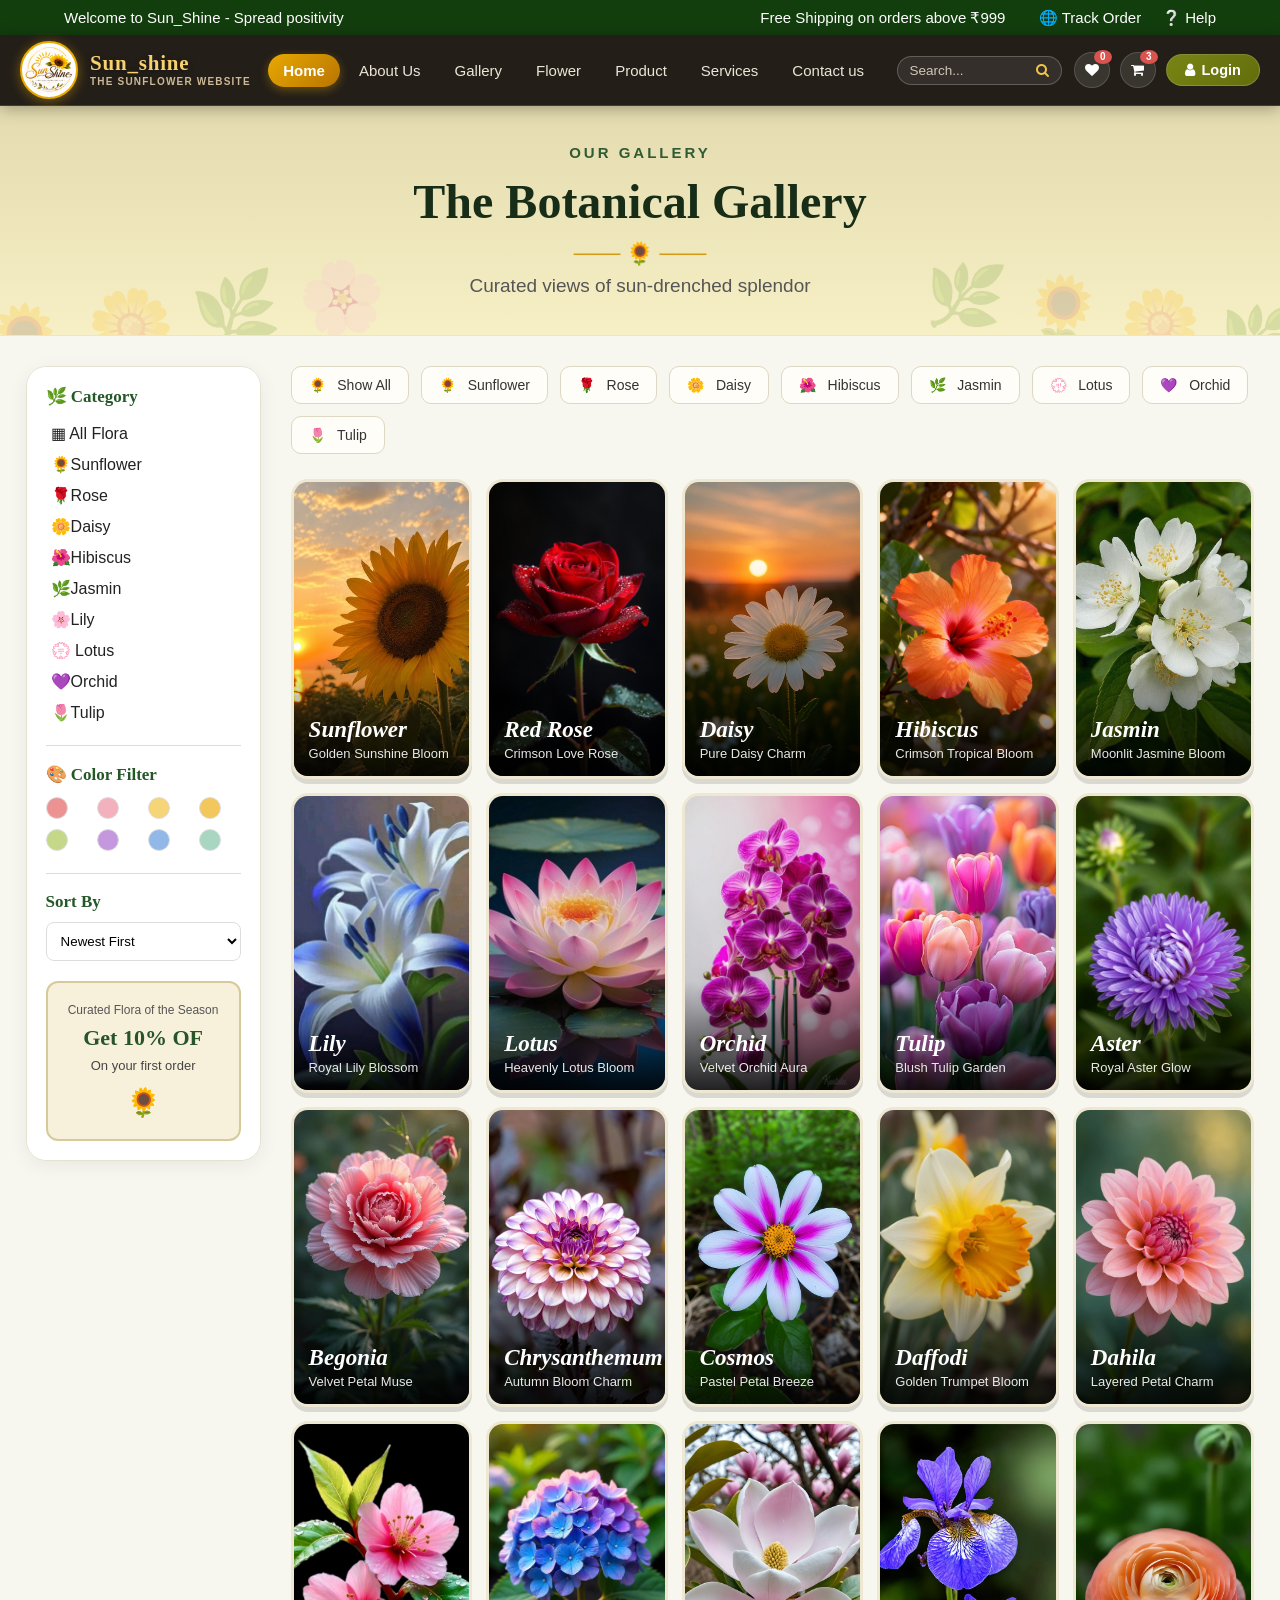
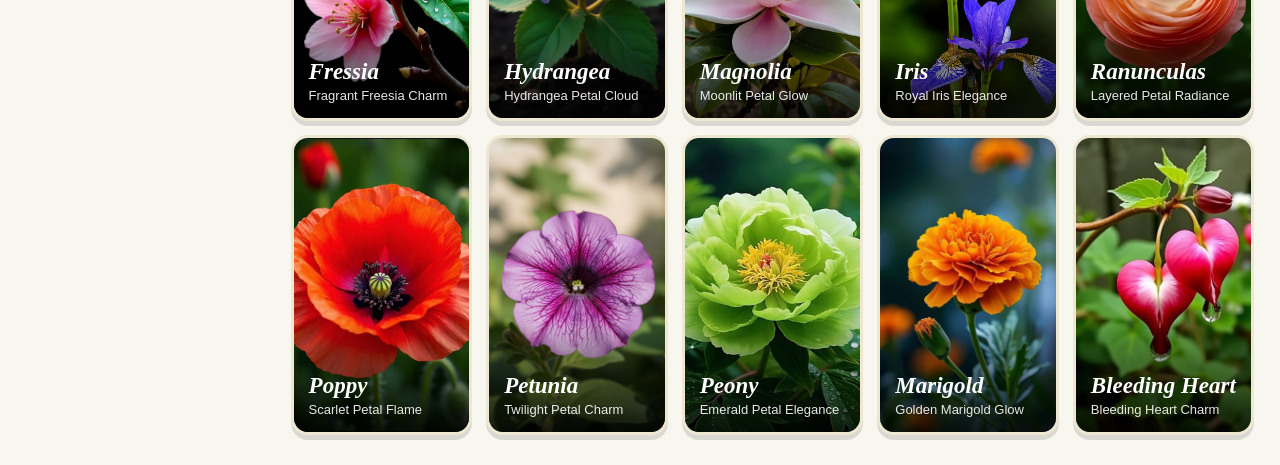
==== Front-end/flower-section/flower.html @ 7eea5802 "flower/navbar improvement" ====
<!DOCTYPE html>
<html lang="en">
<head>
    <meta charset="UTF-8">
    <meta name="viewport" content="width=device-width, initial-scale=1.0">
    <title>Flower-section</title>
    <link rel="stylesheet" href="https://cdnjs.cloudflare.com/ajax/libs/font-awesome/4.7.0/css/font-awesome.min.css">
    <link rel="stylesheet" href="flower.css"/>

</head>
<body>
    <div id="topBar">
        <div>
            Welcome to Sun_Shine - Spread positivity
        </div>

        <div id="topRight">
            Free Shipping on orders above ₹999 &nbsp;&nbsp;&nbsp;&nbsp;&nbsp;&nbsp;
            🌐 Track Order
            &nbsp;&nbsp;&nbsp;
            ❔ Help
        </div>
    </div>

    <header class="navbar" id="mainNavbar">
        <div class="navContainer">

            <a href="#homePage" class="navLogo" title="Sun_shine">
                <div id="logoBadge">
                    <img src="../image/sun_shineLogo.png" alt="Sun_shine Logo"/>
                </div>

                <div class="logoBrandText">
                    <span id="logoTitle">Sun_shine</span>
                    <span id="subTitle">The sunflower website</span>
                </div>
            </a>

            <div class="links">
                <a href="../index.html" id="home" class="active">Home</a>
                <a href="../index.html#aboutSection" id="about">About Us</a>
                <a href="../index.html#gallerySection" id="gallery">Gallery</a>
                <a href="../flower-section/flower.html" id="flower" target="_self">Flower</a>
                <a href="../product-section/product.html" id="product" target="_blank">Product</a>
                <a href="../index.html#serviceSection" id="services">Services</a>
                <a href="../index.html#contactSection" id="contact">Contact us</a>
            </div>

            <div class="navActions">
                <div class="searchButton">
                    
                    <div id="search">
                            <input type="text" name="search" placeholder="Search..."> 
                            <i class="fa fa-search" title="Search"></i>
                    </div>
                </div>

                <div class="buttons">
                    <a class="notification" id="wishlist" title="Wishlist" href="#wishlist">
                        <i class="fa fa-heart"></i>
                        <span class="badge">0</span>
                    </a>
                    
                    <a class="notification" title="View Cart">
                        <i class="fa fa-shopping-cart"></i>
                        <span class="badge">3</span>
                    </a>

                    <a id="login" href="../login/login.html" title="Login">
                        <i class="fa fa-user"></i> 
                        <span>Login</span>
                    </a>
                </div>
            </div>
        </div>
    </header>

    <section id="heading">
        <div id="content">
            <span id="title">OUR GALLERY</span>

            <h1>The Botanical Gallery</h1>

            <div class="sunIcon"> ─── 🌻 ───</div>

            <p>Curated views of sun-drenched splendor</p>
        </div>
    </section>
    
    <main id="flowerPage">
        <aside id="sideBar">
            <h3> 🌿 Category</h3>

            <div class="sideItem allCategory">
                <span> ▦ All Flora</span>
            </div>

            <div class="sideItem">
                <span>🌻Sunflower</span>
            </div>

            <div class="sideItem">
                <span>🌹Rose</span>
            </div>

            <div class="sideItem">
                <span>🌼Daisy</span>
            </div>

            <div class="sideItem">
                <span>🌺Hibiscus</span>
            </div>

            <div class="sideItem">
                <span> 🌿Jasmin</span>
            </div>

            <div class="sideItem">
                <span>🌸Lily</span>
            </div>

            <div class="sideItem">
                <span> 💮 Lotus</span>
            </div>

            <div class="sideItem">
                <span>💜Orchid</span>
            </div>

            <div class="sideItem">
                <span> 🌷Tulip</span>
            </div>

            <div id="filterBox">
                <h3>🎨 Color Filter</h3>

                <div class="colorFilter">
                    <span class="color pink"></span>
                    <span class="color babyPink"></span>
                    <span class="color yellow"></span>
                    <span class="color orange"></span>
                    <span class="color green"></span>
                    <span class="color purple"></span>
                    <span class="color blue"></span>
                    <span class="color mint"></span>
                </div>
            </div>

            <div id="sortBox">
                <h3>Sort By</h3>

                <select>
                    <option>Newest First</option>
                    <option>Oldest First</option>
                    <option>A - Z</option>
                    <option>Z - A</option>
                </select>
            </div>

            <div id="offerBox">
                <p>Curated Flora of the Season</p>

                <h2>Get 10% OF</h2>

                <span>On your first order</span>

                <div class="offerFlower">
                    🌻
                </div>

            </div>
        </aside>

        <section class="flowerContent">
            <div id="categoryBtn">
                <button class="category active">
                    🌻 &nbsp; Show All
                </button>

                <button class="category">
                    🌻 &nbsp; Sunflower
                </button>

                <button class="category">
                    🌹 &nbsp; Rose
                </button>

                <button class="category">
                    🌼 &nbsp; Daisy
                </button>

                <button class="category">
                    🌺 &nbsp; Hibiscus
                </button>

                <button class="category">
                    🌿 &nbsp; Jasmin
                </button>

                <button class="category">
                    💮 &nbsp; Lotus
                </button>

                <button class="category">
                    💜 &nbsp; Orchid
                </button>

                <button class="category">
                    🌷 &nbsp; Tulip
                </button>
            </div>

            <div class="flowerGrid">

                 <div class="flowerCard">
                    <img src="../flower-img/sunflower1.jpg" alt="Sunflower">

                    <div class="imageOverlay">

                        <h2>Sunflower</h2>
                        <p>Golden Sunshine Bloom</p>

                    </div>

                    <button class="zoomBtn">
                        🔍
                    </button>

                </div>

                <div class="flowerCard">
                    <img src="../flower-img/rose1.jpg" alt="red rose">

                    <div class="imageOverlay">

                        <h2>Red Rose</h2>
                        <p>Crimson Love Rose</p>

                    </div>

                    <button class="zoomBtn">
                        🔍
                    </button>
                    
                </div>

                <div class="flowerCard">
                    <img src="../flower-img/daisy8.jpg" alt="Daisy">

                    <div class="imageOverlay">

                        <h2>Daisy</h2>
                        <p>Pure Daisy Charm</p>

                    </div>

                    <button class="zoomBtn">
                        🔍
                    </button>
                    
                </div>

                <div class="flowerCard">
                    <img src="../flower-img/hibiscus2.jpg" alt="hibiscus">

                    <div class="imageOverlay">

                        <h2>Hibiscus</h2>
                        <p>Crimson Tropical Bloom</p>

                    </div>

                    <button class="zoomBtn">
                        🔍
                    </button>
                    
                </div>

                <div class="flowerCard">
                    <img src="../flower-img/jasmin4.jpg" alt="jasmine">

                    <div class="imageOverlay">

                        <h2>Jasmin</h2>
                        <p>Moonlit Jasmine Bloom</p>

                    </div>

                    <button class="zoomBtn">
                        🔍
                    </button>
                    
                </div>

                <div class="flowerCard">
                    <img src="../flower-img/lily3.jpg" alt="lily">

                    <div class="imageOverlay">

                        <h2>Lily</h2>
                        <p>Royal Lily Blossom</p>

                    </div>

                    <button class="zoomBtn">
                        🔍
                    </button>
                    
                </div>

                <div class="flowerCard">
                    <img src="../flower-img/lotus1.jpg" alt="lotus">

                    <div class="imageOverlay">

                        <h2>Lotus</h2>
                        <p>Heavenly Lotus Bloom</p>

                    </div>

                    <button class="zoomBtn">
                        🔍
                    </button>
                    
                </div>

                <div class="flowerCard">
                    <img src="../flower-img/orchid1.jpg" alt="orchid">

                    <div class="imageOverlay">

                        <h2>Orchid</h2>
                        <p>Velvet Orchid Aura</p>

                    </div>

                    <button class="zoomBtn">
                        🔍
                    </button>
                    
                </div>

                <div class="flowerCard">
                    <img src="../flower-img/tulip3.jpg" alt="tulip">

                    <div class="imageOverlay">

                        <h2>Tulip</h2>
                        <p>Blush Tulip Garden</p>

                    </div>

                    <button class="zoomBtn">
                        🔍
                    </button>
                    
                </div>

                <div class="flowerCard">
                    <img src="../flower-img/aster1.jpg" alt="aster">

                    <div class="imageOverlay">

                        <h2>Aster</h2>
                        <p>Royal Aster Glow</p>

                    </div>

                    <button class="zoomBtn">
                        🔍
                    </button>
                    
                </div>

                <div class="flowerCard">
                    <img src="../flower-img/begonia3.jpg" alt="begonia">

                    <div class="imageOverlay">

                        <h2>Begonia</h2>
                        <p>Velvet Petal Muse</p>

                    </div>

                    <button class="zoomBtn">
                        🔍
                    </button>
                    
                </div>

                <div class="flowerCard">
                    <img src="../flower-img/chrysanthemum3.jpg" alt="chrysanthemum">

                    <div class="imageOverlay">

                        <h2>Chrysanthemum</h2>
                        <p>Autumn Bloom Charm</p>

                    </div>

                    <button class="zoomBtn">
                        🔍
                    </button>
                    
                </div>

                <div class="flowerCard">
                    <img src="../flower-img/cosmos4.jpg" alt="cosmos">

                    <div class="imageOverlay">

                        <h2>Cosmos</h2>
                        <p>Pastel Petal Breeze</p>

                    </div>

                    <button class="zoomBtn">
                        🔍
                    </button>
                    
                </div>

                <div class="flowerCard">
                    <img src="../flower-img/daffodi1.jpg" alt="daffodi">

                    <div class="imageOverlay">

                        <h2>Daffodi</h2>
                        <p>Golden Trumpet Bloom</p>

                    </div>

                    <button class="zoomBtn">
                        🔍
                    </button>
                    
                </div>

                <div class="flowerCard">
                    <img src="../flower-img/dahila1.jpg" alt="dahila">

                    <div class="imageOverlay">

                        <h2>Dahila</h2>
                        <p>Layered Petal Charm</p>

                    </div>

                    <button class="zoomBtn">
                        🔍
                    </button>
                    
                </div>

                <div class="flowerCard">
                    <img src="../flower-img/fressia4.jpg" alt="fressia">

                    <div class="imageOverlay">

                        <h2>Fressia</h2>
                        <p>Fragrant Freesia Charm</p>

                    </div>

                    <button class="zoomBtn">
                        🔍
                    </button>
                    
                </div>

                <div class="flowerCard">
                    <img src="../flower-img/hydrangea1.jpg" alt="hydrangea">

                    <div class="imageOverlay">

                        <h2>Hydrangea</h2>
                        <p>Hydrangea Petal Cloud</p>

                    </div>

                    <button class="zoomBtn">
                        🔍
                    </button>
                    
                </div>

                <div class="flowerCard">
                    <img src="../flower-img/magnolia1.jpg" alt="magnolia">

                    <div class="imageOverlay">

                        <h2>Magnolia</h2>
                        <p>Moonlit Petal Glow</p>

                    </div>

                    <button class="zoomBtn">
                        🔍
                    </button>
                    
                </div>

                <div class="flowerCard">
                    <img src="../flower-img/iris1.jpg" alt="iris">

                    <div class="imageOverlay">

                        <h2>Iris</h2>
                        <p>Royal Iris Elegance</p>

                    </div>

                    <button class="zoomBtn">
                        🔍
                    </button>
                    
                </div>

                <div class="flowerCard">
                    <img src="../flower-img/ranunculas2.jpg" alt="ranunculas">

                    <div class="imageOverlay">

                        <h2>Ranunculas</h2>
                        <p>Layered Petal Radiance</p>

                    </div>

                    <button class="zoomBtn">
                        🔍
                    </button>
                    
                </div>

                <div class="flowerCard">
                    <img src="../flower-img/poppy1.jpg" alt="poppy">

                    <div class="imageOverlay">

                        <h2>Poppy</h2>
                        <p>Scarlet Petal Flame</p>

                    </div>

                    <button class="zoomBtn">
                        🔍
                    </button>
                    
                </div>

                <div class="flowerCard">
                    <img src="../flower-img/petunia2.jpg" alt="petunia">

                    <div class="imageOverlay">

                        <h2>Petunia</h2>
                        <p>Twilight Petal Charm</p>

                    </div>

                    <button class="zoomBtn">
                        🔍
                    </button>
                    
                </div>

                <div class="flowerCard">
                    <img src="../flower-img/peony5.jpg" alt="peony">

                    <div class="imageOverlay">

                        <h2>Peony</h2>
                        <p>Emerald Petal Elegance</p>

                    </div>

                    <button class="zoomBtn">
                        🔍
                    </button>
                    
                </div>

                <div class="flowerCard">
                    <img src="../flower-img/marigold1.jpg" alt="marigold">

                    <div class="imageOverlay">

                        <h2>Marigold</h2>
                        <p>Golden Marigold Glow</p>

                    </div>

                    <button class="zoomBtn">
                        🔍
                    </button>
                    
                </div>

                <div class="flowerCard">
                    <img src="../flower-img/bleeding_heart1.jpg" alt="bleeding_heart">

                    <div class="imageOverlay">

                        <h2>Bleeding Heart</h2>
                        <p>Bleeding Heart Charm</p>

                    </div>

                    <button class="zoomBtn">
                        🔍
                    </button>
                    
                </div>
            </div>

        </section>
    </main>
</body>
</html>
---- Front-end/flower-section/flower.css ----
* {
  margin: 0;
  padding: 0;
  box-sizing: border-box;
}

body {
  font-family: Arial, Helvetica, sans-serif;
  background: #f8f7ef;
  color: #173d1c;
}

#topBar {
  height: 35px;
  background-color: #123d0d;
  color: white;
  display: flex;
  align-items: center;
  justify-content: space-between;
  padding: 0 5%;
  font-size: 15px;
}

#heading {
  min-height: 230px;
  display: flex;
  align-items: center;
  justify-content: center;
  text-align: center;
  background: linear-gradient(rgba(225, 216, 167, 0.88), rgba(247, 238, 191, 0.88));
  border-bottom: 1px solid #eee5c9;
  position: relative;
  overflow: hidden;
}

#heading::before {
  content: "🌻 🌼 🌿 🌸";
  position: absolute;
  left: -20px;
  bottom: -25px;
  font-size: 70px;
  opacity: 0.20;
  transform: rotate(-8deg);
}

#heading::after {
  content: "🌿 🌻 🌼 🌿";
  position: absolute;
  right: -20px;
  bottom: -20px;
  font-size: 65px;
  opacity: 0.20;
  transform: rotate(8deg);
}

#content {
  position: relative;
  z-index: 2;
}

#title {
  font-size: 15px;
  font-weight: bold;
  letter-spacing: 3px;
  color: #315b32;
}

#content h1 {
  font-family: Georgia, "Times New Roman", serif;
  font-size: 48px;
  margin: 12px 0;
  color: #172d17;
}

.sunIcon {
  font-size: 22px;
  margin: 5px 0;
  color: #d39b16;
}

#content p {
  font-size: 19px;
  color: #555;
  margin-top: 8px;
}

#flowerPage {
  width: 96%;
  max-width: 1500px;
  margin: 0 auto;
  padding: 30px 0;
  display: grid;
  grid-template-columns: 235px 1fr;
  gap: 30px;
  align-items: start;
}

.navbar {
  position: sticky;
  top: 0;
  width: 100%;
  z-index: 9999;
  background: rgba(24, 18, 12, 0.95);
  border-bottom: 1px solid rgba(232, 169, 0, 0.22);
  box-shadow: 0 3px 15px rgba(0, 0, 0, 0.3);
  margin: 0;
  padding: 0;
  transition: all 0.3s ease;
  backdrop-filter: blur(14px);
  -webkit-backdrop-filter: blur(14px);
}

.navContainer {
  max-width: 1450px;
  height: 70px;
  margin: 0 auto;
  padding: 0 20px;
  display: flex;
  align-items: center;
  justify-content: space-between;
  gap: 16px;
  box-sizing: border-box;
}

.navLogo {
  display: flex;
  align-items: center;
  gap: 12px;
  text-decoration: none;
  flex-shrink: 0;
  line-height: 1;
}

#logoBadge {
  width: 58px;
  height: 58px;
  min-width: 58px;
  min-height: 58px;
  border-radius: 50%;
  padding: 2px;
  background: #ffffff;
  border: 2px solid #e8a900;
  box-shadow: 0 2px 12px rgba(232, 169, 0, 0.45);
  display: flex;
  align-items: center;
  justify-content: center;
  overflow: hidden;
  transition: transform 0.3s cubic-bezier(0.4, 0, 0.2, 1), box-shadow 0.3s ease;
}


#logoBadge img {
  width: 100%;
  height: 100%;
  max-width: 100%;
  max-height: 100%;
  border-radius: 50%;
  object-fit: contain;
  display: block;
  border: none;
  box-shadow: none;
}

.logoBrandText {
  display: flex;
  flex-direction: column;
  gap: 3px;
  line-height: 1;
}

#logoTitle {
  font-family: Georgia, 'Times New Roman', serif;
  font-size: 21px;
  font-weight: 700;
  color: #f7d070;
  letter-spacing: 0.8px;
  line-height: 1;
  margin: 0;
  padding: 0;
  text-shadow: 0 2px 6px rgba(0, 0, 0, 0.4);
}

#subTitle {
  font-family: 'Segoe UI', Tahoma, Geneva, Verdana, sans-serif;
  font-size: 10px;
  font-weight: 600;
  letter-spacing: 1.2px;
  text-transform: uppercase;
  color: #dfcaa4;
  opacity: 0.9;
  line-height: 1;
}

.links {
  display: flex;
  align-items: center;
  gap: 4px;
  flex-shrink: 1;
  line-height: 1;
  margin: 0;
  padding: 0;
}

.links a {
  display: inline-flex;
  align-items: center;
  justify-content: center;
  color: #ede5d8;
  text-decoration: none;
  font-size: 15px;
  font-weight: 500;
  line-height: 1;
  padding: 9px 15px;
  border-radius: 20px;
  transition: all 0.25s ease;
  white-space: nowrap;
  margin: 0;
}

.links a:hover {
  color: #f5c542;
  background: rgba(232, 169, 0, 0.12);
}

.links a.active {
  background: linear-gradient(135deg, #e8a900 0%, #b87400 100%);
  color: #ffffff !important;
  font-weight: 600;
  box-shadow: 0 3px 10px rgba(232, 169, 0, 0.35);
}

.links a.active:hover {
  background: linear-gradient(135deg, #f5c542 0%, #d48b04 100%);
  color: #ffffff !important;
}

.navActions {
  display: flex;
  align-items: center;
  gap: 12px;
  flex-shrink: 0;
  line-height: 1;
}

.searchButton {
  display: flex;
  align-items: center;
  margin: 0;
  padding: 0;
  line-height: 1;
}

#search {
  display: flex;
  align-items: center;
  padding: 6px 12px;
  background: rgba(255, 255, 255, 0.08);
  border: 1px solid rgba(255, 255, 255, 0.22);
  border-radius: 20px;
  line-height: 1;
  transition: all 0.3s ease;
}

#search:focus-within {
  background: rgba(255, 255, 255, 0.18);
  border-color: #f5c542;
  box-shadow: 0 0 10px rgba(245, 197, 66, 0.3);
}

#search input {
  background: transparent;
  border: none;
  outline: none;
  color: white;
  font-size: 13.5px;
  line-height: 1;
  width: 120px;
  transition: width 0.3s ease;
  padding: 0;
  margin: 0 ;
}

#search input:focus {
  width: 160px;
}

#search input::placeholder {
  color: #d1c7ba;
}

#search i {
  color: #f5c542;
  font-size: 14px;
  cursor: pointer;
  margin-left: 6px;
  line-height: 1;
}

.navbar .buttons {
  display: flex;
  align-items: center;
  gap: 10px;
  line-height: 1;
}

.notification {
  background: rgba(255, 255, 255, 0.1);
  color: white;
  text-decoration: none;
  width: 36px;
  height: 36px;
  position: relative;
  display: flex;
  align-items: center;
  justify-content: center;
  border-radius: 50%;
  border: 1px solid rgba(255, 255, 255, 0.15);
  transition: all 0.25s ease;
  font-size: 14px;
  line-height: 1;
}

.notification:hover {
  background: #e8a900;
  color: #241c12;
  border-color: #e8a900;
  transform: translateY(-2px);
  box-shadow: 0 4px 12px rgba(232, 169, 0, 0.35);
}

.notification .badge {
  position: absolute;
  top: -3px;
  right: -3px;
  padding: 2px 6px;
  border-radius: 50%;
  background: #d9534f;
  color: white;
  font-size: 10px;
  font-weight: 700;
  line-height: 1;
  box-shadow: 0 2px 5px rgba(0, 0, 0, 0.03);
}

.navbar a#login {
  background: linear-gradient(135deg, #788514 0%, #636e0c 100%);
  color: #ffffff;
  padding: 8px 18px;
  border-radius: 20px;
  font-size: 14.5px;
  font-weight: 600;
  line-height: 1;
  display: inline-flex;
  align-items: center;
  justify-content: center;
  gap: 7px;
  text-decoration: none;
  transition: all 0.25s ease;
  border: 1px solid rgba(255, 255, 255, 0.15);
}

.navbar a#login:hover {
  background: linear-gradient(135deg, #e8a900 0%, #d48b04 100%);
  transform: translateY(-2px);
  box-shadow: 0 4px 14px rgba(232, 169, 0, 0.4);
}

#sideBar {
  background: rgba(255, 255, 255, 0.95);
  border: 1px solid #e5e2d4;
  border-radius: 20px;
  padding: 19px;
  box-shadow: 0 5px 20px rgba(0, 0, 0, 0.06);
  position: sticky;
  top: 20px;
}

#sideBar h3 {
  font-family: Georgia, 'Times New Roman', Times, serif;
  font-size: 17px;
  margin-bottom: 12px;
  color: #245827;
}

.sideItem {
  width: 100%;
  display: block;
  text-align: left;
  border: none;
  background: transparent;
  padding: 5px 5px;
  margin: 2px 0;
  border-radius: 9px;
  cursor: pointer;
  font-size: 16px;
  color: #222;
  transition: 0.3s;
}

.sideItem:hover {
   background: #f1efd9;
   transform: translateX(4px);
}

.sideItem.active {
  background: #eeeac9;
  color: #173d1c;
  font-weight: bold;
}

#filterBox {
  margin-top: 18px;
  padding-top: 18px;
  border-top: 1px solid #ddd;
}

.colorFilter {
  display: grid;
  grid-template-columns: repeat(4, 1fr);
  gap: 10px;
  margin-top: 12px;
}

.color {
  width: 22px;
  height: 22px;
  border-radius: 50%;
  border: 1px solid #ddd;
  cursor: pointer;
  transition: 0.3s;
}

.color:hover {
  transform: scale(1.25);
}

.pink {
    background: #ed9292;
}

.babyPink {
    background: #f3b0bd;
}

.yellow {
    background: #f6d579;
}

.orange {
    background: #f2c75c;
}

.green {
    background: #c5d88a;
}

.purple {
    background: #c497df;
}

.blue {
    background: #91b8e7;
}

.mint {
    background: #a9d6c0;
}

#sortBox {
  margin-top: 22px;
  padding-top: 18px;
  border-top: 1px solid #ddd;
}

#sortBox h3 {
  margin-bottom: 10px;
}

#sortBox select {
  width: 100%;
  padding: 10px;
  border: 1px solid #ddd;
  border-radius: 8px;
  background: white;
  cursor: pointer;
}

#offerBox {
  margin-top: 20px;
  padding: 20px 10px;
  text-align: center;
  border: 2px solid #d8c99d;
  border-radius: 12px;
  background: #f7f1dc;
}

#offerBox p {
  font-size: 12px;
  color: #555;
  margin-bottom: 8px;
}

#offerBox h2 {
  font-family: Georgia, serif;
  font-size: 22px;
  margin-bottom: 5px;
  color: #275429;
}

#offerBox span {
  font-size: 13px;
  color: #444;
}


.offerFlower {
  margin-top: 12px;
  font-size: 28px;
}

#categoryBtn {
  display: flex;
  gap: 12px;
  flex-wrap: wrap;
  margin-bottom: 25px;
}

.category {
  padding: 10px 17px;
  border: 1px solid #ddd7c3;
  background: #fffdf7;
  border-radius: 10px;
  cursor: pointer;
  font-size: 14px;
  transition: all 0.3s ease;
  color: #333;
}

.category:hover {
  background: #f1edcf;
  border-color: #c9b86a;
  transform: translateY(-3px);
  box-shadow: 0 5px 12px rgba(0, 0, 0, 0.08);
}

.category:active {
  background: #eee8c9;
  border-color: #d5c581;
  font-weight: bold;
}

.flowerGrid {
  display: grid;
  grid-template-columns: repeat(5, 1fr);
  gap: 14px;
}

.flowerCard {
  height: 300px;
  position: relative;
  overflow: hidden;
  border-radius: 17px;
  background: #ddd;
  border: 3px solid #eee7d1;
  box-shadow: 0 5px rgba(0, 0, 0, 0.12);
  cursor: pointer;
  transition: transform 0.4 ease, box-shadow 0.4s ease;
}

.flowerCard:hover {
  transform: translateY(-7px);
  box-shadow: 0 15px 30px rgba(0, 0, 0, 0.18);
}

.flowerCard img {
  width: 100%;
  height: 100%;
  display: block;
  object-fit: cover;
  transition: transform 0.6s ease;
}

.flowerCard:hover img {
  transform: scale(1.08);
}

.imageOverlay {
  position: absolute;
  left: 0;
  right: 0;
  bottom: 0;
  padding: 50px 15px 15px;
  background: linear-gradient(transparent, rgba(0, 0, 0, 0.82));
  color: white;
  transform: translateY(0);
  transition: 0.4s;
}

.imageOverlay h2 {
  font-family: Georgia, 'Times New Roman', Times, serif;
  font-size: 23px;
  font-style: italic;
  margin-bottom: 3px;
}

.imageOverlay p {
  font-size: 13px;
  opacity: 0.9;
}

.zoomBtn {
  position: absolute;
  right: 10px;
  top: 10px;
  width: 34px;
  height: 34px;
  border-radius: 50%;
  border: 1px solid rgba(255, 255, 255, 0.7);
  background: rgba(20, 20, 20, 0.6);
  color: white;
  cursor: pointer;
  font-size: 15px;
  opacity: 0;
  transform: scale(0.7);
  transition: 0.3s;
}

.flowerCard:hover .zoomBtn {
  opacity: 1;
  transform: scale(1);
}

.zoomBtn:hover {
  background: white;
  color: #173d1c;
  transform: scale(1.1);
}
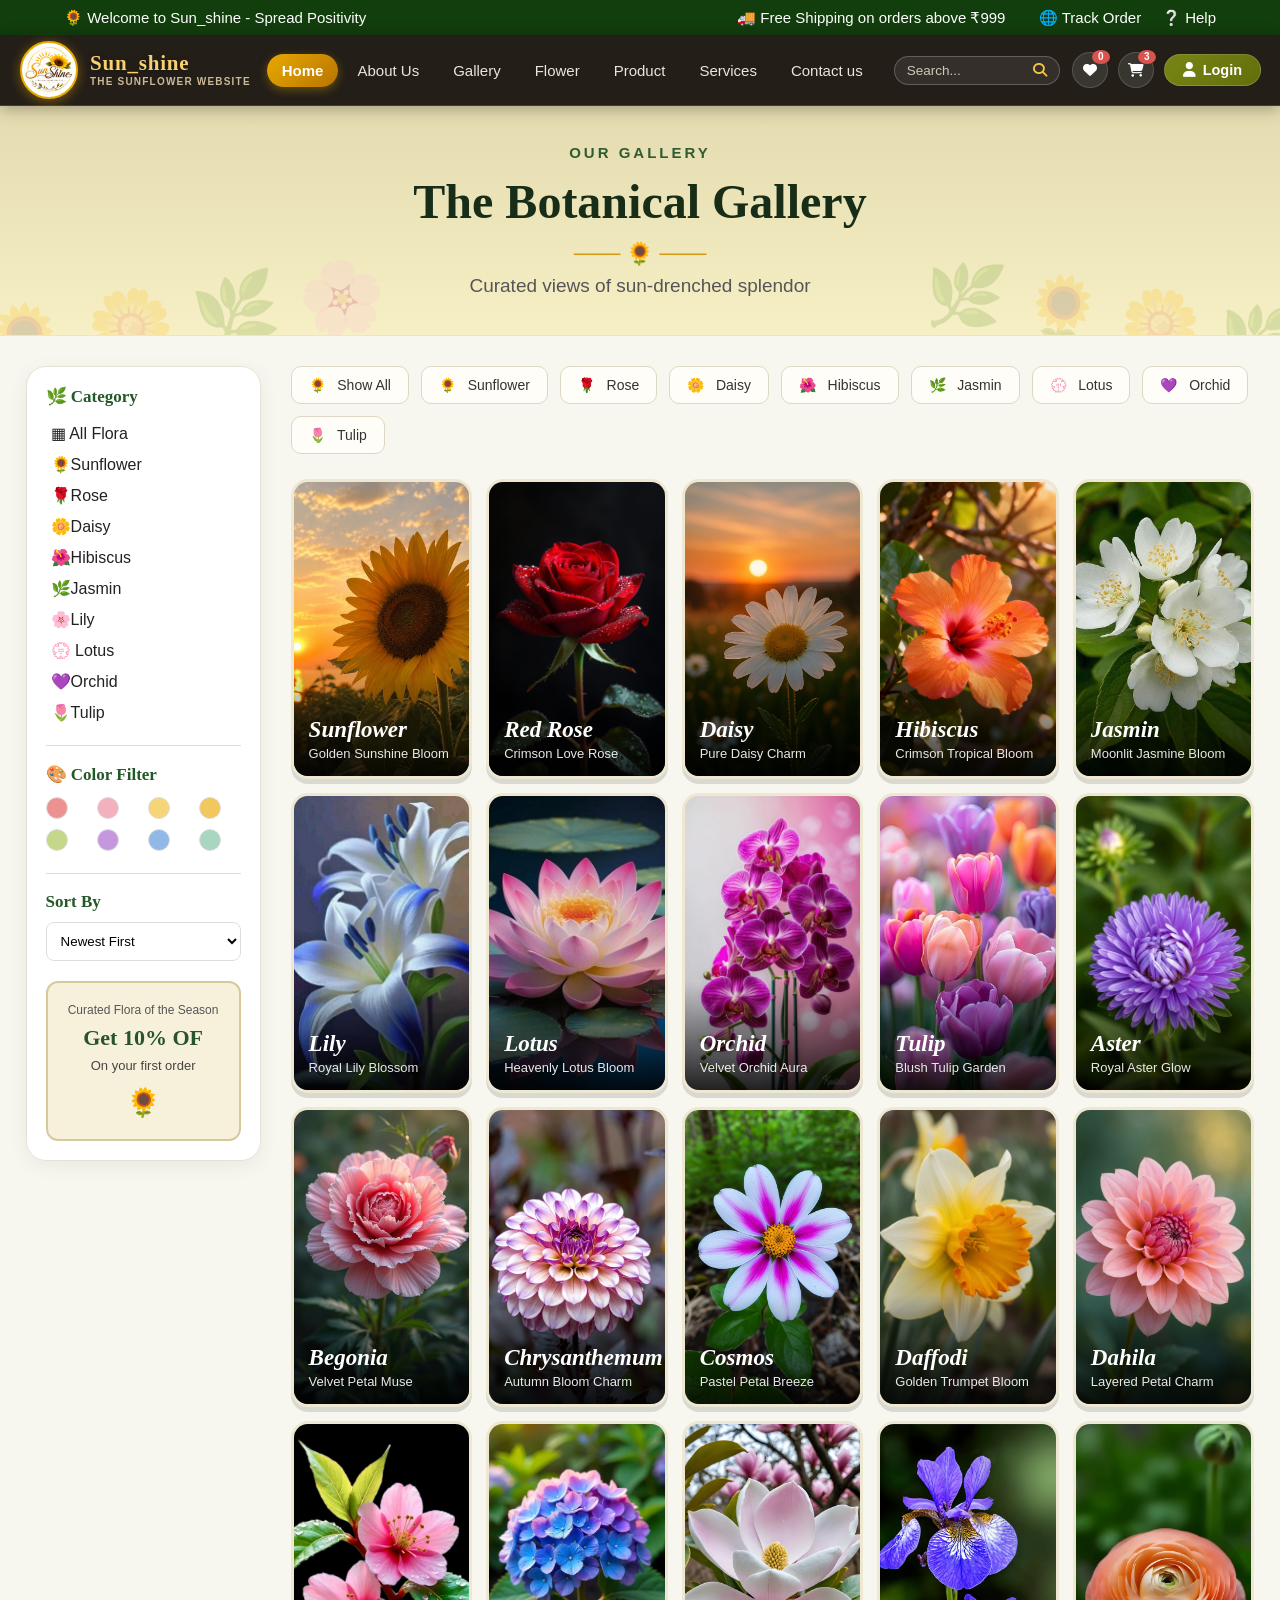
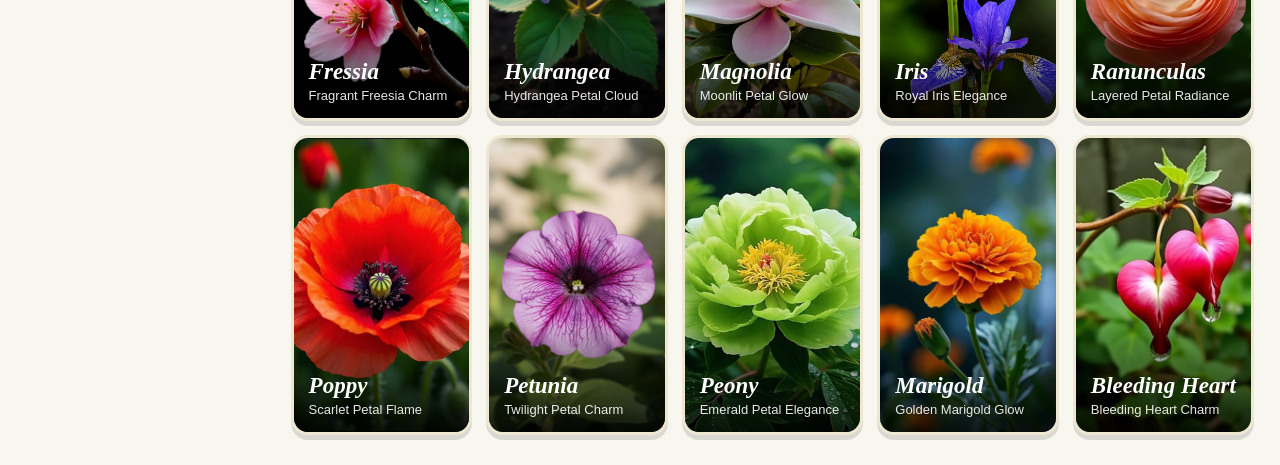
==== commit bf35591d: "flower/top-bar improvement" ====
--- a/Front-end/flower-section/flower.html
+++ b/Front-end/flower-section/flower.html
@@ -4,18 +4,18 @@
     <meta charset="UTF-8">
     <meta name="viewport" content="width=device-width, initial-scale=1.0">
     <title>Flower-section</title>
-    <link rel="stylesheet" href="https://cdnjs.cloudflare.com/ajax/libs/font-awesome/4.7.0/css/font-awesome.min.css">
+    <link rel="stylesheet" href="https://cdnjs.cloudflare.com/ajax/libs/font-awesome/6.5.2/css/all.min.css"/>
     <link rel="stylesheet" href="flower.css"/>
 
 </head>
 <body>
     <div id="topBar">
         <div>
-            Welcome to Sun_Shine - Spread positivity
+            🌻 Welcome to Sun_shine - Spread Positivity
         </div>
 
         <div id="topRight">
-            Free Shipping on orders above ₹999 &nbsp;&nbsp;&nbsp;&nbsp;&nbsp;&nbsp;
+            🚚 Free Shipping on orders above ₹999 &nbsp;&nbsp;&nbsp;&nbsp;&nbsp;&nbsp;
             🌐 Track Order
             &nbsp;&nbsp;&nbsp;
             ❔ Help
@@ -41,7 +41,7 @@
                 <a href="../index.html#aboutSection" id="about">About Us</a>
                 <a href="../index.html#gallerySection" id="gallery">Gallery</a>
                 <a href="../flower-section/flower.html" id="flower" target="_self">Flower</a>
-                <a href="../product-section/product.html" id="product" target="_blank">Product</a>
+                <a href="../product-section/product.html" id="product" target="_self">Product</a>
                 <a href="../index.html#serviceSection" id="services">Services</a>
                 <a href="../index.html#contactSection" id="contact">Contact us</a>
             </div>
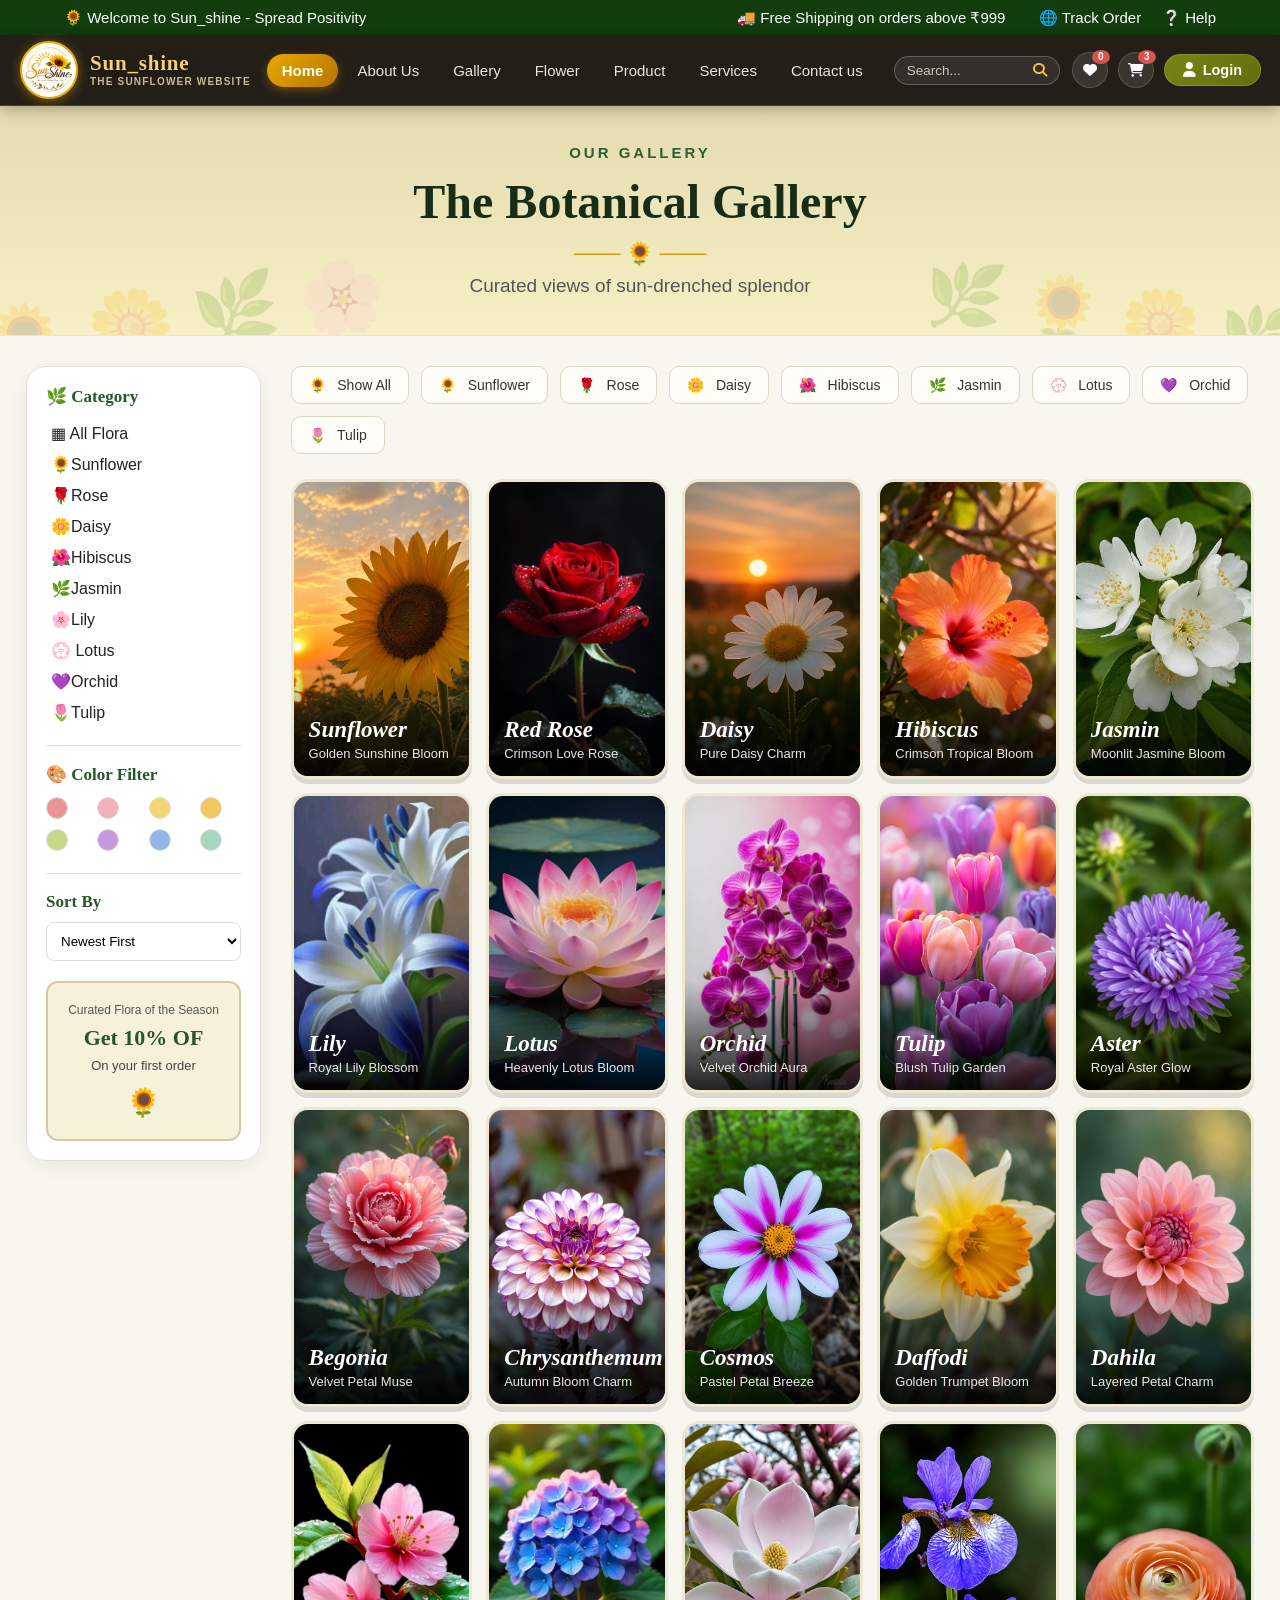
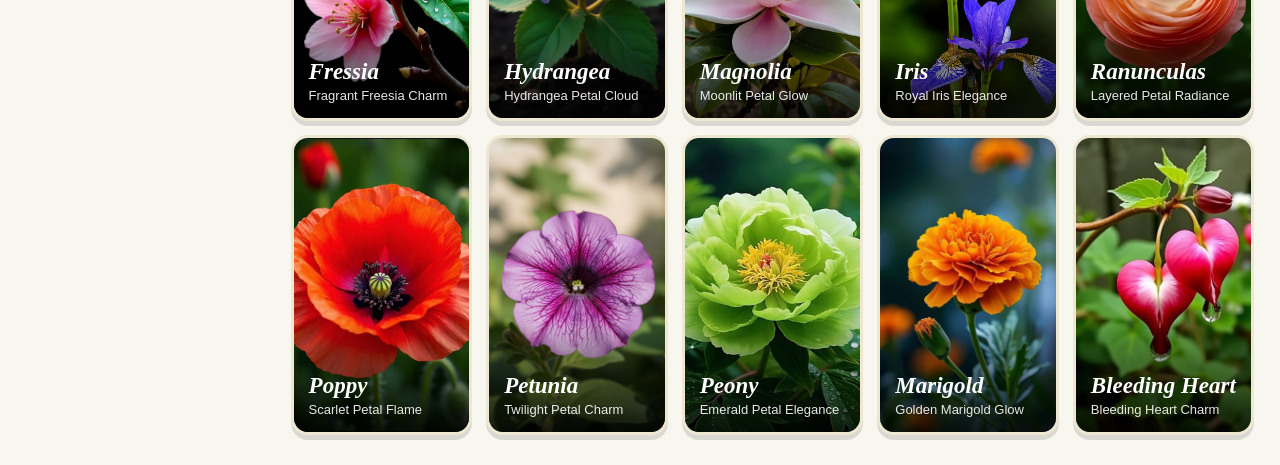
==== commit a02fc9ba: "favicon/added on all pages" ====
--- a/Front-end/flower-section/flower.html
+++ b/Front-end/flower-section/flower.html
@@ -6,6 +6,7 @@
     <title>Flower-section</title>
     <link rel="stylesheet" href="https://cdnjs.cloudflare.com/ajax/libs/font-awesome/6.5.2/css/all.min.css"/>
     <link rel="stylesheet" href="flower.css"/>
+    <link rel="icon" type="image/x-icon" href="../image/sun_shineLogo.png">
 
 </head>
 <body>
@@ -25,7 +26,7 @@
     <header class="navbar" id="mainNavbar">
         <div class="navContainer">
 
-            <a href="#homePage" class="navLogo" title="Sun_shine">
+            <a href="../index.html" class="navLogo" title="Sun_shine">
                 <div id="logoBadge">
                     <img src="../image/sun_shineLogo.png" alt="Sun_shine Logo"/>
                 </div>
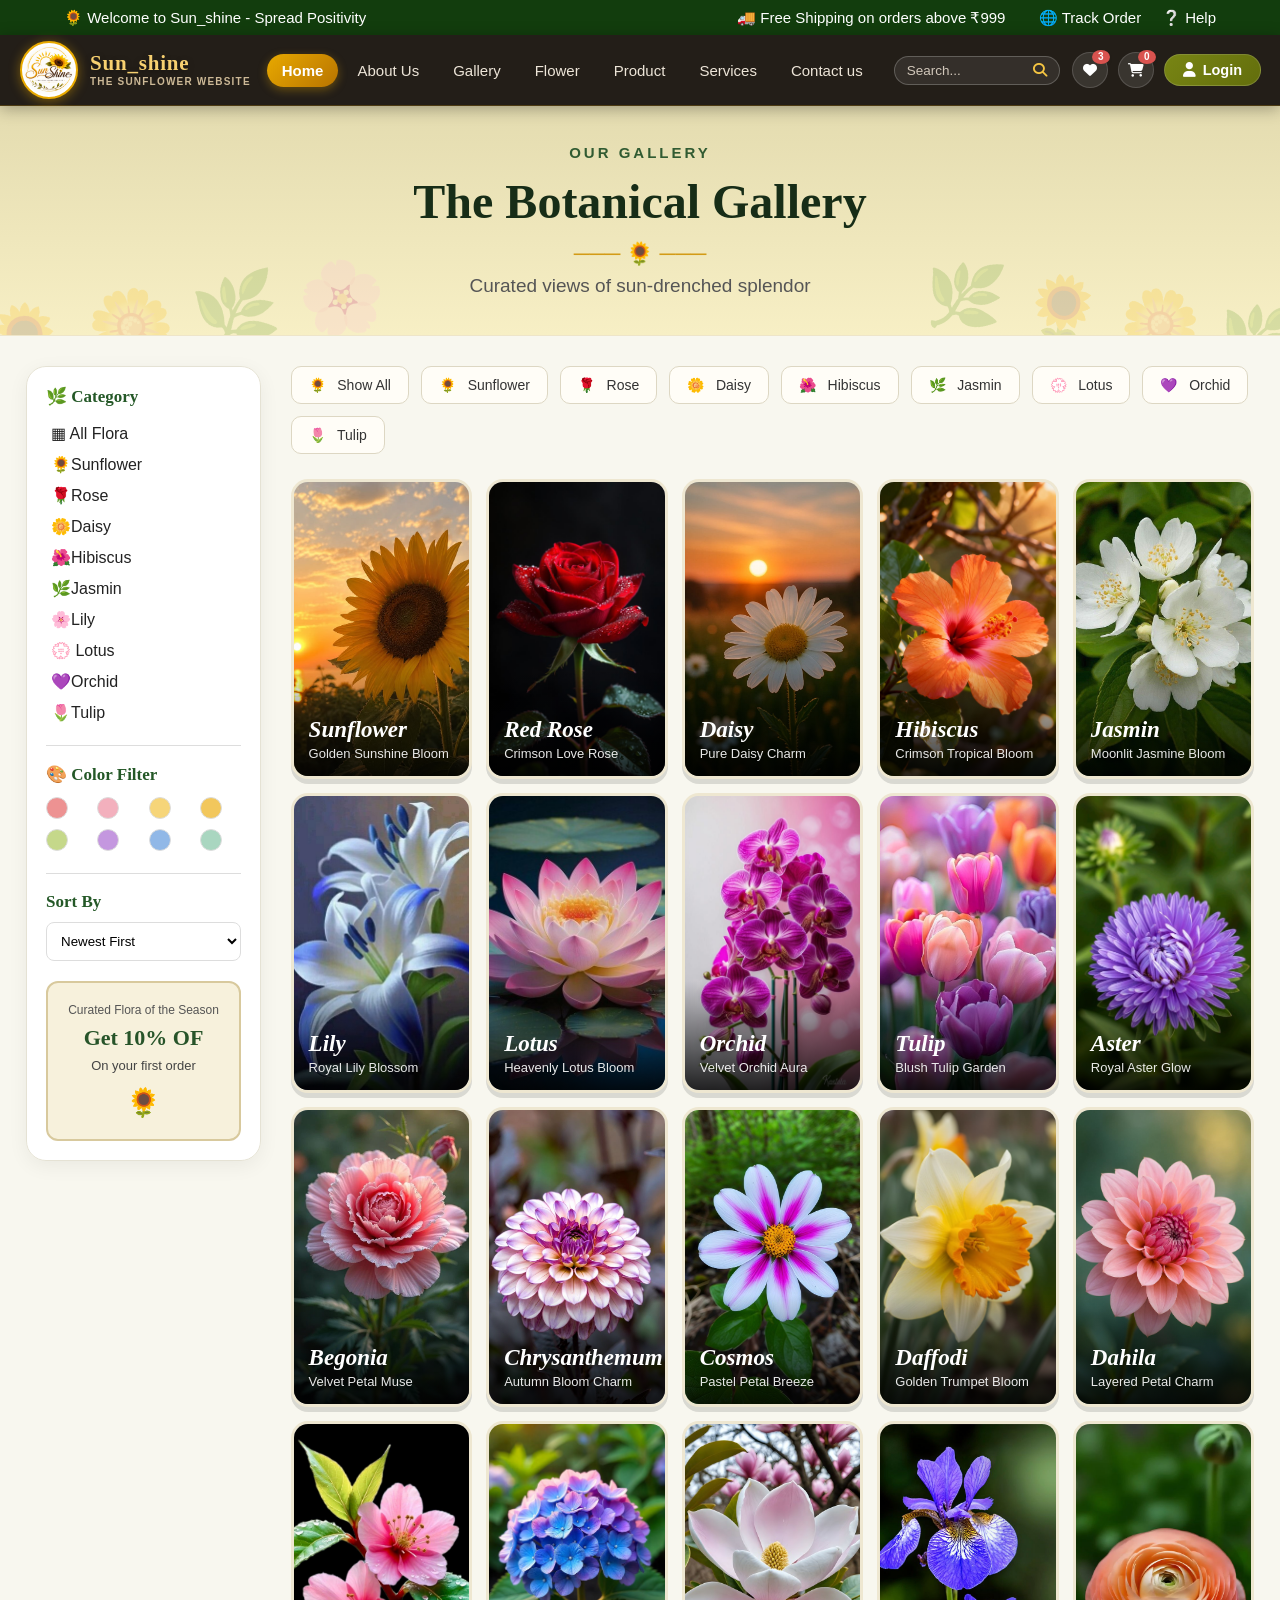
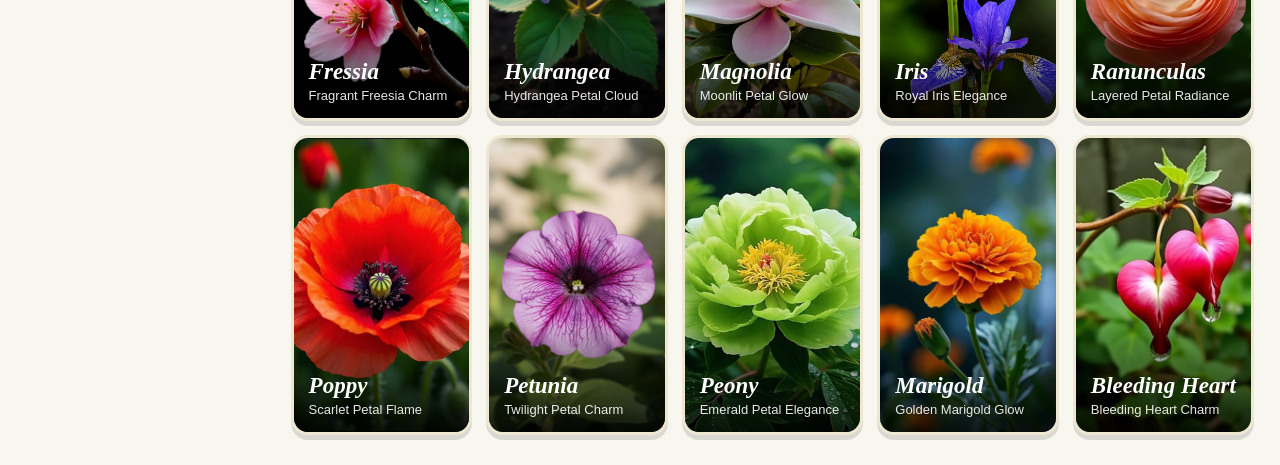
==== commit 4f8b23d2: "navbar updatation" ====
--- a/Front-end/flower-section/flower.html
+++ b/Front-end/flower-section/flower.html
@@ -59,12 +59,12 @@
                 <div class="buttons">
                     <a class="notification" id="wishlist" title="Wishlist" href="#wishlist">
                         <i class="fa fa-heart"></i>
-                        <span class="badge">0</span>
+                        <span class="badge">3</span>
                     </a>
                     
                     <a class="notification" title="View Cart">
                         <i class="fa fa-shopping-cart"></i>
-                        <span class="badge">3</span>
+                        <span class="badge">0</span>
                     </a>
 
                     <a id="login" href="../login/login.html" title="Login">
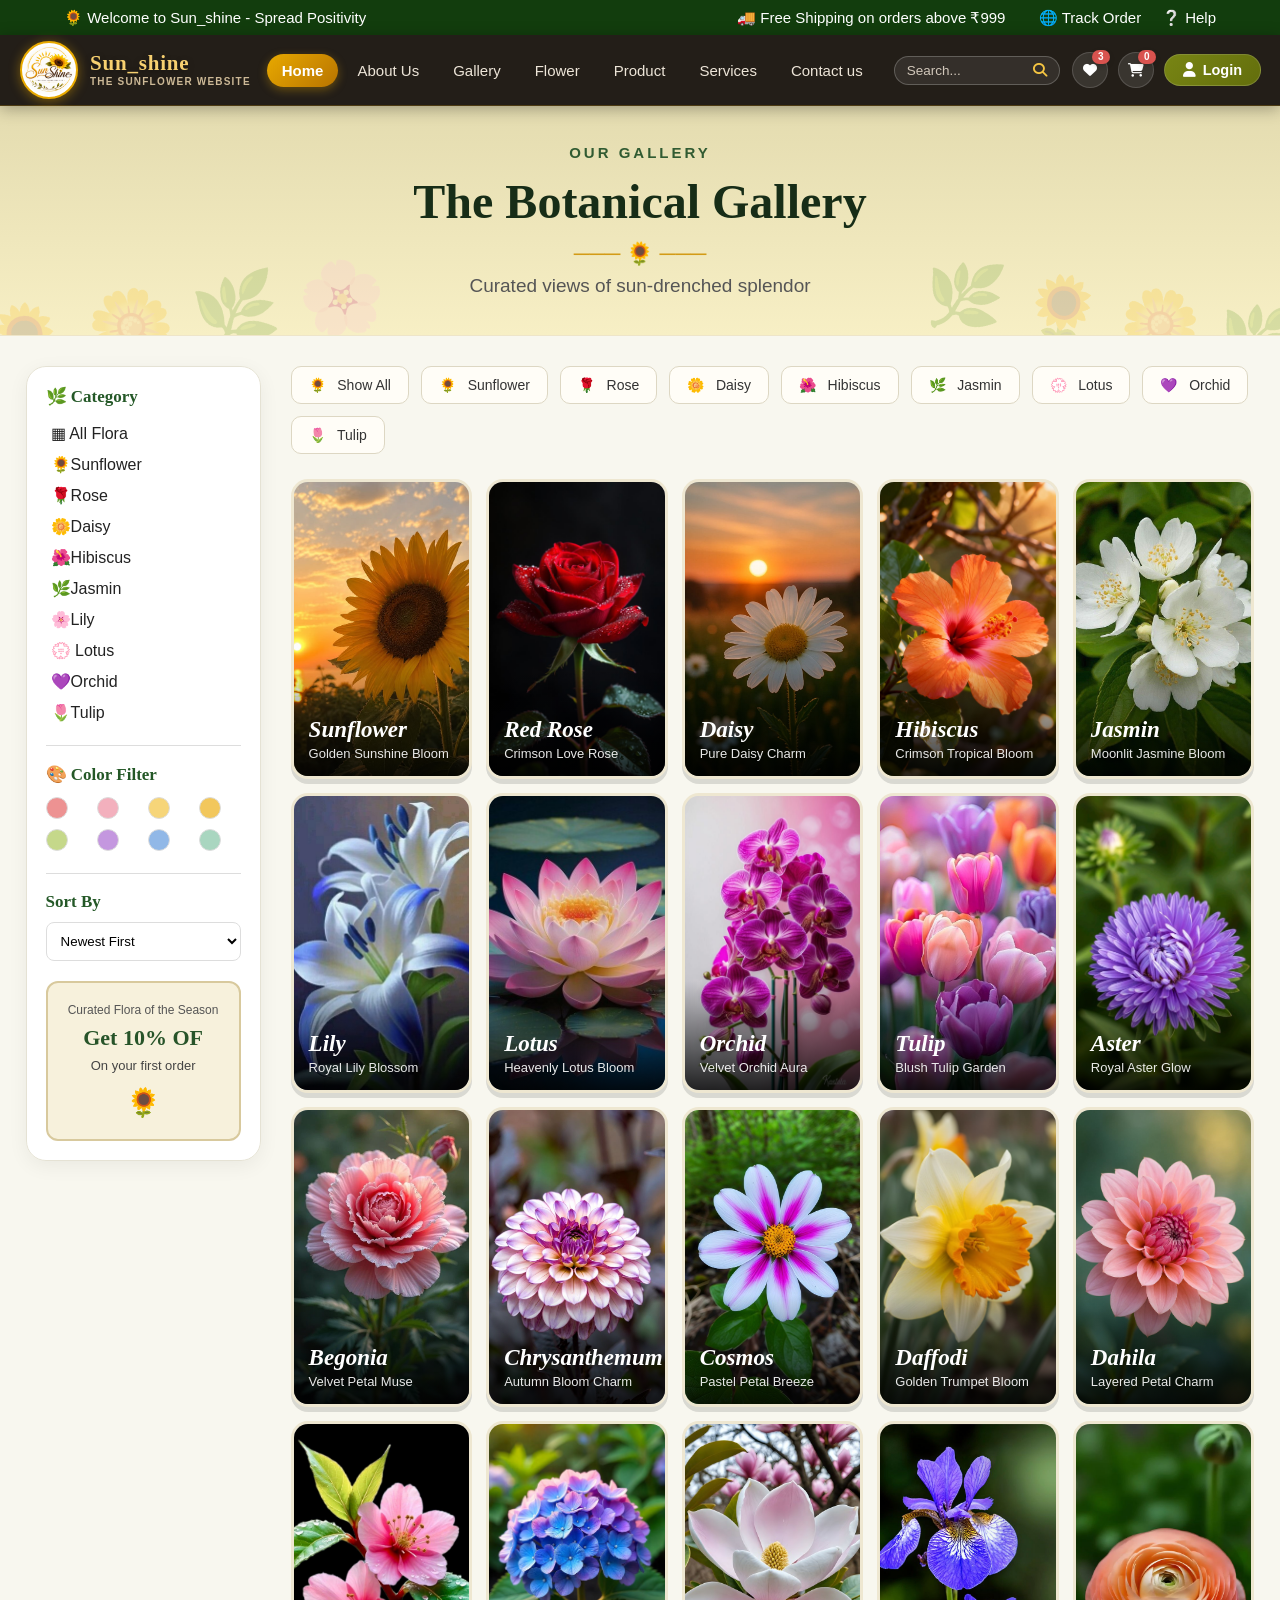
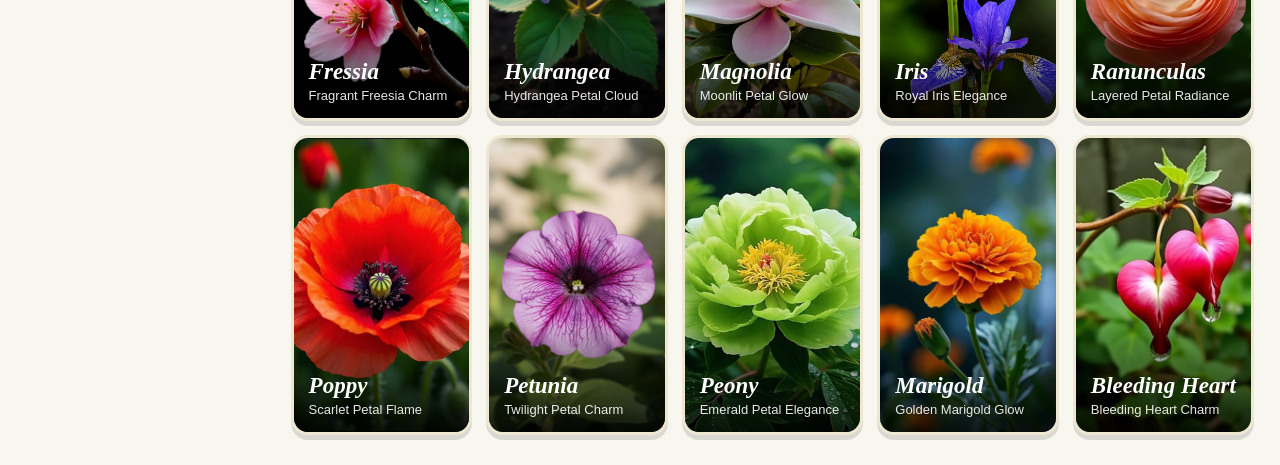
==== commit 8b153ee0: "favicon/updated on all file" ====
--- a/Front-end/flower-section/flower.html
+++ b/Front-end/flower-section/flower.html
@@ -6,7 +6,7 @@
     <title>Flower-section</title>
     <link rel="stylesheet" href="https://cdnjs.cloudflare.com/ajax/libs/font-awesome/6.5.2/css/all.min.css"/>
     <link rel="stylesheet" href="flower.css"/>
-    <link rel="icon" type="image/x-icon" href="../image/sun_shineLogo.png">
+    <link rel="icon" type="image/png" href="../image/sun_shineLogo.png">
 
 </head>
 <body>
--- a/Front-end/flower-section/flower.css
+++ b/Front-end/flower-section/flower.css
@@ -309,6 +309,9 @@
   text-decoration: none;
   width: 36px;
   height: 36px;
+  min-width: 36px;
+  min-height: 36px;
+  flex-shrink: 0;
   position: relative;
   display: flex;
   align-items: center;
@@ -318,6 +321,7 @@
   transition: all 0.25s ease;
   font-size: 14px;
   line-height: 1;
+  box-sizing: border-box;
 }
 
 .notification:hover {
@@ -333,13 +337,13 @@
   top: -3px;
   right: -3px;
   padding: 2px 6px;
-  border-radius: 50%;
+  border-radius: 10px;
   background: #d9534f;
   color: white;
   font-size: 10px;
   font-weight: 700;
   line-height: 1;
-  box-shadow: 0 2px 5px rgba(0, 0, 0, 0.03);
+  box-shadow: 0 2px 5px rgba(0, 0, 0, 0.2);
 }
 
 .navbar a#login {
